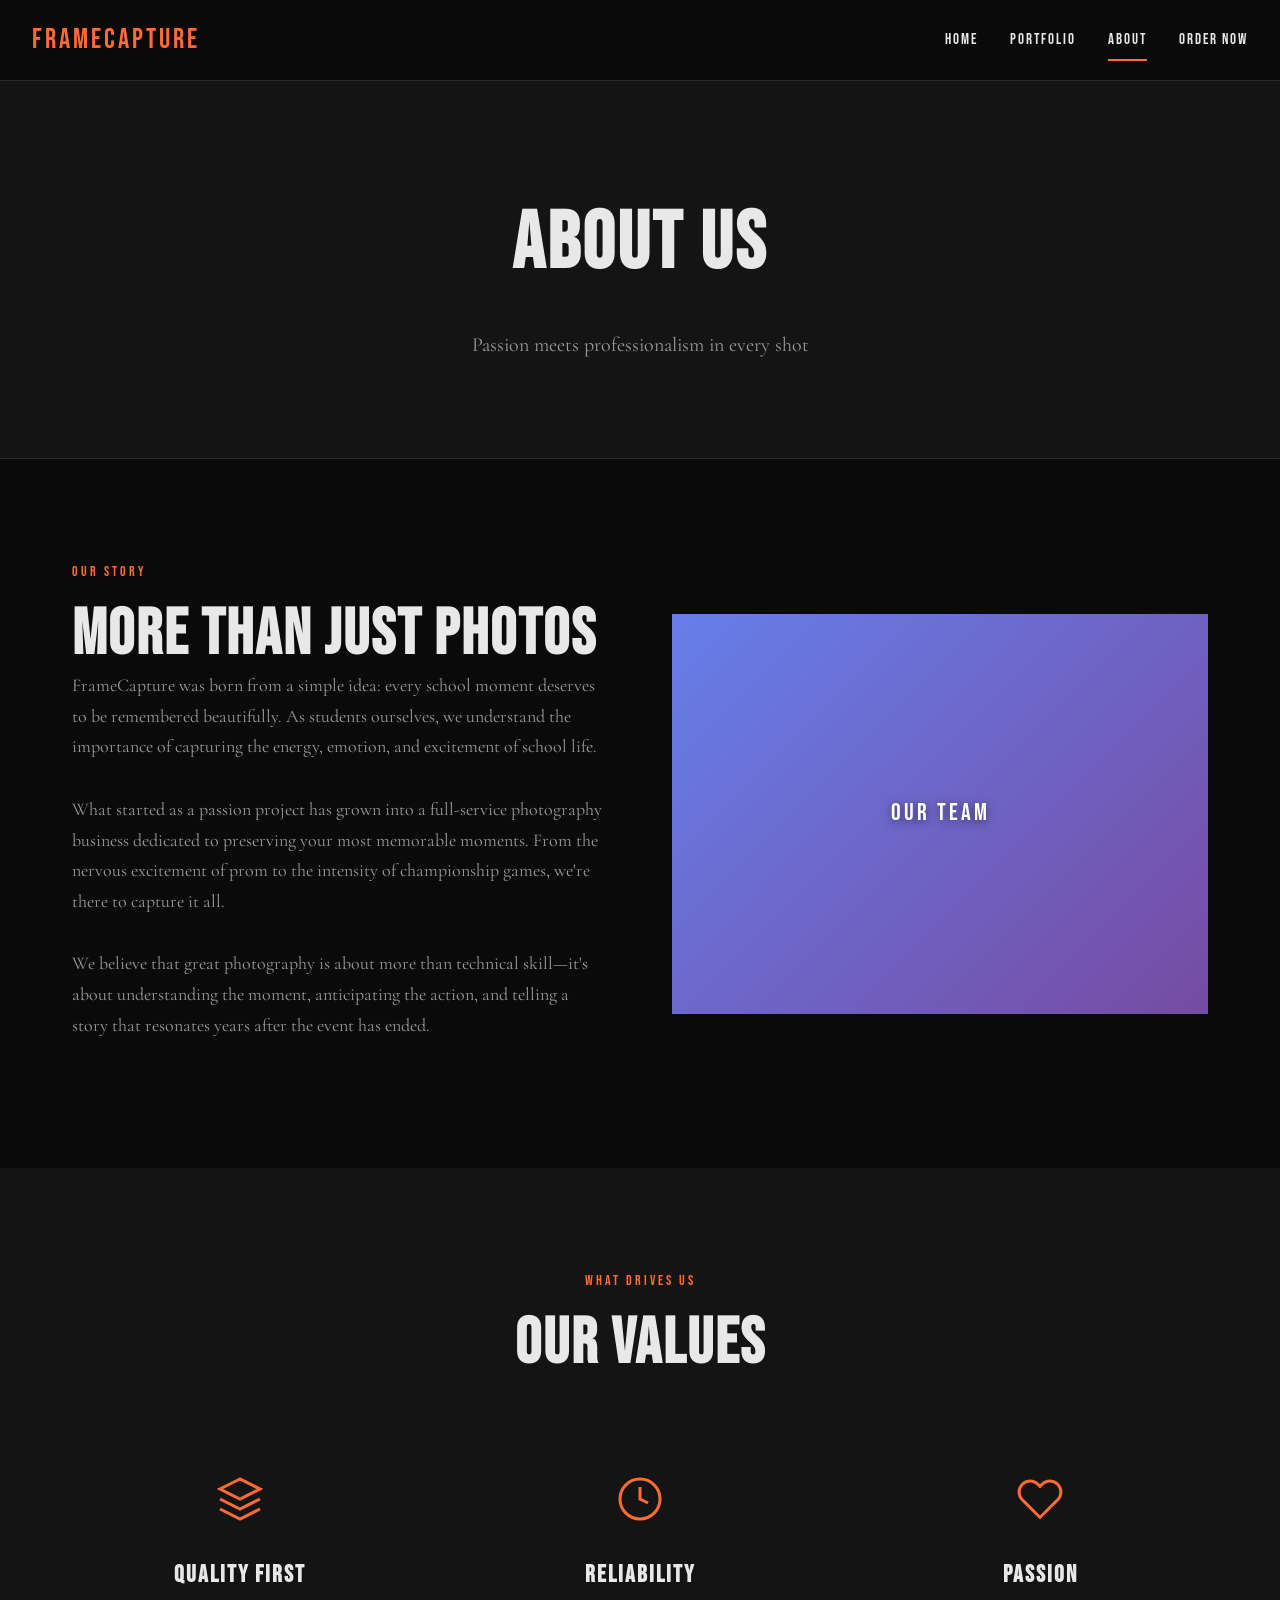
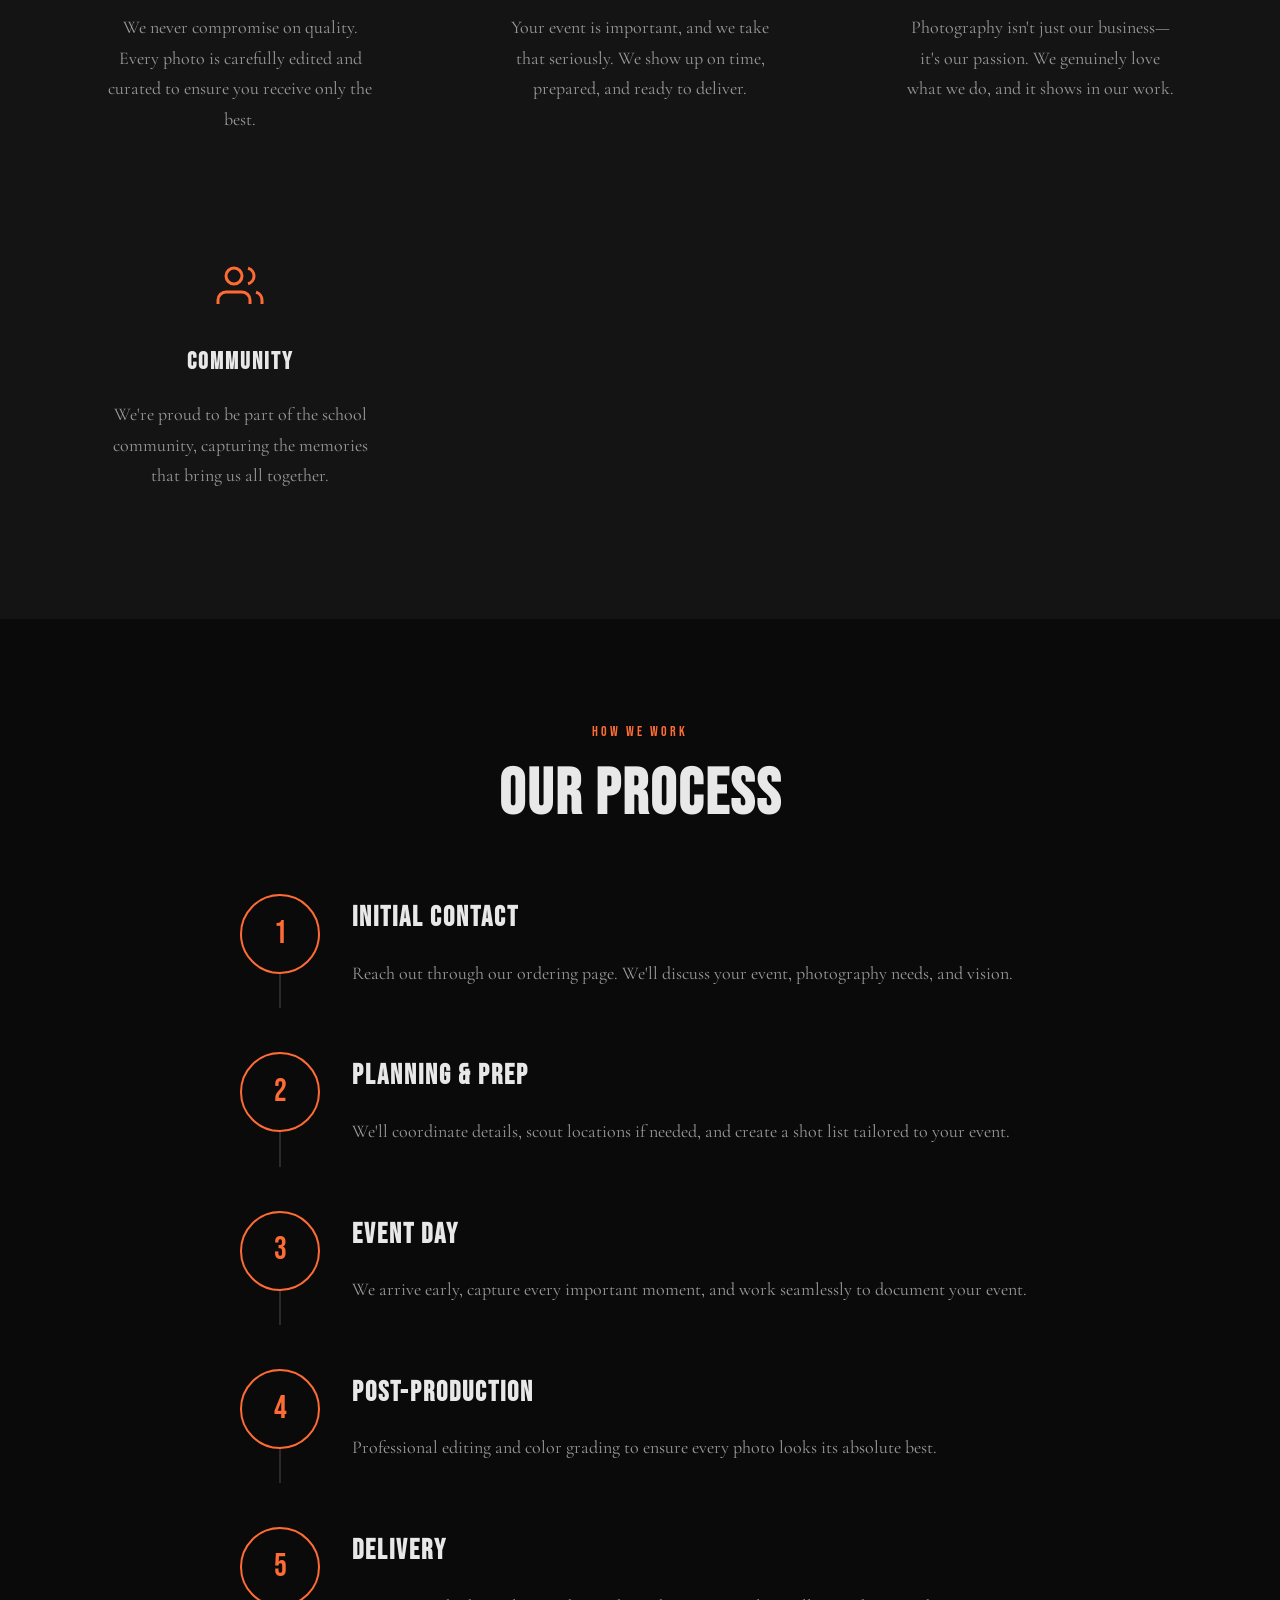
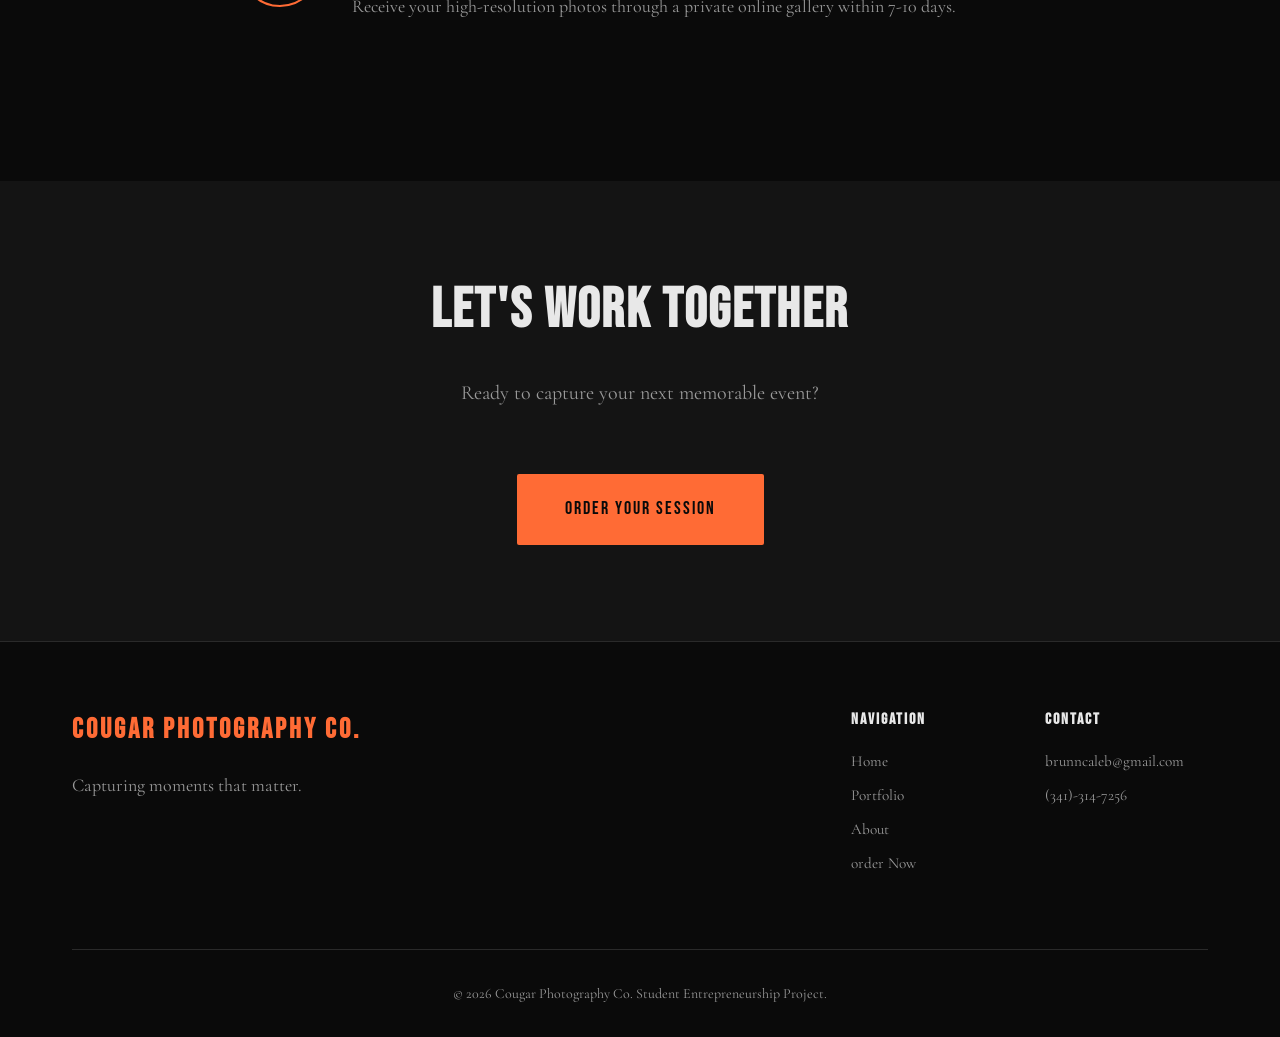
==== about.html @ d661f8be "initial commit" ====
<!DOCTYPE html>
<html lang="en">
<head>
    <meta charset="UTF-8">
    <meta name="viewport" content="width=device-width, initial-scale=1.0">
    <title>About - FrameCapture</title>
    <link rel="stylesheet" href="styles.css">
    <link rel="preconnect" href="https://fonts.googleapis.com">
    <link rel="preconnect" href="https://fonts.gstatic.com" crossorigin>
    <link href="https://fonts.googleapis.com/css2?family=Bebas+Neue&family=Cormorant+Garamond:wght@300;400;600&display=swap" rel="stylesheet">
</head>
<body>
    <!-- Navigation -->
    <nav class="navbar">
        <div class="nav-container">
            <a href="index.html" class="logo">FRAMECAPTURE</a>
            <div class="nav-links">
                <a href="index.html" class="nav-link">Home</a>
                <a href="portfolio.html" class="nav-link">Portfolio</a>
                <a href="about.html" class="nav-link active">About</a>
                <a href="order.html" class="nav-link order-btn">order Now</a>
            </div>
            <div class="mobile-menu-btn">
                <span></span>
                <span></span>
                <span></span>
            </div>
        </div>
    </nav>

    <!-- Page Header -->
    <section class="page-header">
        <div class="container">
            <h1 class="page-title">About Us</h1>
            <p class="page-subtitle">Passion meets professionalism in every shot</p>
        </div>
    </section>

    <!-- Story Section -->
    <section class="about-story">
        <div class="container">
            <div class="story-content">
                <div class="story-text">
                    <span class="section-label">Our Story</span>
                    <h2 class="section-title">More Than Just Photos</h2>
                    <p>FrameCapture was born from a simple idea: every school moment deserves to be remembered beautifully. As students ourselves, we understand the importance of capturing the energy, emotion, and excitement of school life.</p>
                    <p>What started as a passion project has grown into a full-service photography business dedicated to preserving your most memorable moments. From the nervous excitement of prom to the intensity of championship games, we're there to capture it all.</p>
                    <p>We believe that great photography is about more than technical skill—it's about understanding the moment, anticipating the action, and telling a story that resonates years after the event has ended.</p>
                </div>
                <div class="story-image">
                    <div class="placeholder-img" style="background: linear-gradient(135deg, #667eea 0%, #764ba2 100%); height: 400px;">
                        <span>Our Team</span>
                    </div>
                </div>
            </div>
        </div>
    </section>

    <!-- Values Section -->
    <section class="values-section">
        <div class="container">
            <div class="section-header">
                <span class="section-label">What Drives Us</span>
                <h2 class="section-title">Our Values</h2>
            </div>

            <div class="values-grid">
                <div class="value-card">
                    <div class="value-icon">
                        <svg width="48" height="48" viewBox="0 0 24 24" fill="none" stroke="currentColor" stroke-width="1.5">
                            <path d="M12 2L2 7l10 5 10-5-10-5z"/>
                            <path d="M2 17l10 5 10-5M2 12l10 5 10-5"/>
                        </svg>
                    </div>
                    <h3>Quality First</h3>
                    <p>We never compromise on quality. Every photo is carefully edited and curated to ensure you receive only the best.</p>
                </div>

                <div class="value-card">
                    <div class="value-icon">
                        <svg width="48" height="48" viewBox="0 0 24 24" fill="none" stroke="currentColor" stroke-width="1.5">
                            <circle cx="12" cy="12" r="10"/>
                            <path d="M12 6v6l4 2"/>
                        </svg>
                    </div>
                    <h3>Reliability</h3>
                    <p>Your event is important, and we take that seriously. We show up on time, prepared, and ready to deliver.</p>
                </div>

                <div class="value-card">
                    <div class="value-icon">
                        <svg width="48" height="48" viewBox="0 0 24 24" fill="none" stroke="currentColor" stroke-width="1.5">
                            <path d="M20.84 4.61a5.5 5.5 0 0 0-7.78 0L12 5.67l-1.06-1.06a5.5 5.5 0 0 0-7.78 7.78l1.06 1.06L12 21.23l7.78-7.78 1.06-1.06a5.5 5.5 0 0 0 0-7.78z"/>
                        </svg>
                    </div>
                    <h3>Passion</h3>
                    <p>Photography isn't just our business—it's our passion. We genuinely love what we do, and it shows in our work.</p>
                </div>

                <div class="value-card">
                    <div class="value-icon">
                        <svg width="48" height="48" viewBox="0 0 24 24" fill="none" stroke="currentColor" stroke-width="1.5">
                            <path d="M17 21v-2a4 4 0 0 0-4-4H5a4 4 0 0 0-4 4v2"/>
                            <circle cx="9" cy="7" r="4"/>
                            <path d="M23 21v-2a4 4 0 0 0-3-3.87M16 3.13a4 4 0 0 1 0 7.75"/>
                        </svg>
                    </div>
                    <h3>Community</h3>
                    <p>We're proud to be part of the school community, capturing the memories that bring us all together.</p>
                </div>
            </div>
        </div>
    </section>

    <!-- Process Section -->
    <section class="process-section">
        <div class="container">
            <div class="section-header">
                <span class="section-label">How We Work</span>
                <h2 class="section-title">Our Process</h2>
            </div>

            <div class="process-timeline">
                <div class="process-step">
                    <div class="step-number">1</div>
                    <div class="step-content">
                        <h3>Initial Contact</h3>
                        <p>Reach out through our ordering page. We'll discuss your event, photography needs, and vision.</p>
                    </div>
                </div>

                <div class="process-step">
                    <div class="step-number">2</div>
                    <div class="step-content">
                        <h3>Planning & Prep</h3>
                        <p>We'll coordinate details, scout locations if needed, and create a shot list tailored to your event.</p>
                    </div>
                </div>

                <div class="process-step">
                    <div class="step-number">3</div>
                    <div class="step-content">
                        <h3>Event Day</h3>
                        <p>We arrive early, capture every important moment, and work seamlessly to document your event.</p>
                    </div>
                </div>

                <div class="process-step">
                    <div class="step-number">4</div>
                    <div class="step-content">
                        <h3>Post-Production</h3>
                        <p>Professional editing and color grading to ensure every photo looks its absolute best.</p>
                    </div>
                </div>

                <div class="process-step">
                    <div class="step-number">5</div>
                    <div class="step-content">
                        <h3>Delivery</h3>
                        <p>Receive your high-resolution photos through a private online gallery within 7-10 days.</p>
                    </div>
                </div>
            </div>
        </div>
    </section>
    
    <!-- CTA Section -->
    <section class="cta-section">
        <div class="container">
            <div class="cta-content">
                <h2 class="cta-title">Let's Work Together</h2>
                <p class="cta-text">Ready to capture your next memorable event?</p>
                <a href="order.html" class="btn btn-primary btn-large">order Your Session</a>
            </div>
        </div>
    </section>

    <!-- Footer -->
    <footer class="footer">
        <div class="container">
            <div class="footer-content">
                <div class="footer-brand">
                    <h3 class="logo">Cougar Photography Co.</h3>
                    <p>Capturing moments that matter.</p>
                </div>
                <div class="footer-links">
                    <div class="footer-column">
                        <h4>Navigation</h4>
                        <a href="index.html">Home</a>
                        <a href="portfolio.html">Portfolio</a>
                        <a href="about.html">About</a>
                        <a href="order.html">order Now</a>
                    </div>
                    <div class="footer-column">
                        <h4>Contact</h4>
                        <a href="mailto:info@framecapture.com">brunncaleb@gmail.com</a>
                        <a href="tel:+15551234567">(341)-314-7256</a>
                    </div>
                </div>
            </div>
            <div class="footer-bottom">
                <p>&copy; 2026 Cougar Photography Co. Student Entrepreneurship Project.</p>
            </div>
        </div>
    </footer>

    <script src="script.js"></script>
</body>
</html>
---- styles.css ----
/* ========================
   CSS VARIABLES & RESET
   ======================== */

:root {
    /* Colors - Dark Editorial Theme */
    --color-bg: #0a0a0a;
    --color-bg-alt: #141414;
    --color-text: #e8e8e8;
    --color-text-muted: #999;
    --color-accent: #FF6B35;
    --color-accent-light: #F7931E;
    --color-border: #2a2a2a;
    
    /* Typography */
    --font-display: 'Bebas Neue', sans-serif;
    --font-body: 'Cormorant Garamond', serif;
    
    /* Spacing */
    --spacing-xs: 0.5rem;
    --spacing-sm: 1rem;
    --spacing-md: 2rem;
    --spacing-lg: 4rem;
    --spacing-xl: 6rem;
    
    /* Transitions */
    --transition: all 0.3s cubic-bezier(0.4, 0, 0.2, 1);
}

* {
    margin: 0;
    padding: 0;
    box-sizing: border-box;
}

html {
    scroll-behavior: smooth;
}

body {
    font-family: var(--font-body);
    background: var(--color-bg);
    color: var(--color-text);
    font-size: 18px;
    line-height: 1.7;
    overflow-x: hidden;
}

img {
    max-width: 100%;
    display: block;
}

a {
    text-decoration: none;
    color: inherit;
    transition: var(--transition);
}

/* ========================
   LAYOUT UTILITIES
   ======================== */

.container {
    max-width: 1200px;
    margin: 0 auto;
    padding: 0 var(--spacing-md);
}

.section-header {
    text-align: center;
    margin-bottom: var(--spacing-lg);
}

.section-label {
    display: inline-block;
    font-family: var(--font-display);
    font-size: 0.875rem;
    letter-spacing: 3px;
    color: var(--color-accent);
    text-transform: uppercase;
    margin-bottom: var(--spacing-sm);
}

.section-title {
    font-family: var(--font-display);
    font-size: 4rem;
    letter-spacing: 2px;
    line-height: 1.1;
    text-transform: uppercase;
}

/* ========================
   NAVIGATION
   ======================== */

.navbar {
    position: fixed;
    top: 0;
    left: 0;
    right: 0;
    background: rgba(10, 10, 10, 0.95);
    backdrop-filter: blur(10px);
    border-bottom: 1px solid var(--color-border);
    padding: var(--spacing-sm) 0;
    z-index: 1000;
    animation: slideDown 0.5s ease;
}

@keyframes slideDown {
    from {
        transform: translateY(-100%);
        opacity: 0;
    }
    to {
        transform: translateY(0);
        opacity: 1;
    }
}

.nav-container {
    max-width: 1400px;
    margin: 0 auto;
    padding: 0 var(--spacing-md);
    display: flex;
    justify-content: space-between;
    align-items: center;
}

.logo {
    font-family: var(--font-display);
    font-size: 1.75rem;
    letter-spacing: 3px;
    color: var(--color-accent);
}

.nav-links {
    display: flex;
    gap: var(--spacing-md);
    align-items: center;
}

.nav-link {
    font-family: var(--font-display);
    font-size: 0.95rem;
    letter-spacing: 2px;
    text-transform: uppercase;
    position: relative;
    padding: 0.5rem 0;
}

.nav-link::after {
    content: '';
    position: absolute;
    bottom: 0;
    left: 0;
    width: 0;
    height: 2px;
    background: var(--color-accent);
    transition: width 0.3s ease;
}

.nav-link:hover::after,
.nav-link.active::after {
    width: 100%;
}

.book-btn {
    background: var(--color-accent);
    color: var(--color-bg);
    padding: 0.75rem 1.5rem;
    border-radius: 2px;
}

.book-btn::after {
    display: none;
}

.book-btn:hover {
    background: var(--color-accent-light);
    transform: translateY(-2px);
}

.mobile-menu-btn {
    display: none;
    flex-direction: column;
    gap: 5px;
    cursor: pointer;
}

.mobile-menu-btn span {
    width: 25px;
    height: 2px;
    background: var(--color-text);
    transition: var(--transition);
}

/* ========================
   HERO SECTION
   ======================== */

.hero {
    min-height: 100vh;
    display: grid;
    grid-template-columns: 1fr 1fr;
    align-items: center;
    gap: var(--spacing-lg);
    padding: var(--spacing-xl) var(--spacing-md);
    margin-top: 80px;
    position: relative;
    overflow: hidden;
}

.hero-content {
    animation: fadeInUp 0.8s ease 0.2s backwards;
}

@keyframes fadeInUp {
    from {
        opacity: 0;
        transform: translateY(30px);
    }
    to {
        opacity: 1;
        transform: translateY(0);
    }
}

.hero-title {
    font-family: var(--font-display);
    font-size: 5.5rem;
    line-height: 1;
    letter-spacing: 3px;
    text-transform: uppercase;
    margin-bottom: var(--spacing-md);
}

.title-line {
    display: block;
    animation: fadeInUp 0.8s ease backwards;
}

.title-line:nth-child(1) {
    animation-delay: 0.3s;
}

.title-line:nth-child(2) {
    animation-delay: 0.4s;
}

.title-line.accent {
    color: var(--color-accent);
    animation-delay: 0.5s;
}

.hero-subtitle {
    font-size: 1.25rem;
    color: var(--color-text-muted);
    margin-bottom: var(--spacing-lg);
    max-width: 500px;
    animation: fadeInUp 0.8s ease 0.6s backwards;
}

.hero-cta {
    display: flex;
    gap: var(--spacing-sm);
    animation: fadeInUp 0.8s ease 0.7s backwards;
}

.hero-image {
    position: relative;
    animation: fadeInRight 0.8s ease 0.4s backwards;
}

@keyframes fadeInRight {
    from {
        opacity: 0;
        transform: translateX(50px);
    }
    to {
        opacity: 1;
        transform: translateX(0);
    }
}

.image-placeholder {
    width: 100%;
    aspect-ratio: 2/3;
    background: var(--color-bg-alt);
    border: 1px solid var(--color-border);
    display: flex;
    align-items: center;
    justify-content: center;
    position: relative;
    overflow: hidden;
}

.image-placeholder svg {
    width: 100%;
    height: 100%;
}

.image-placeholder span {
    position: absolute;
    font-family: var(--font-display);
    font-size: 1.5rem;
    letter-spacing: 3px;
    color: var(--color-text-muted);
    text-transform: uppercase;
}

.scroll-indicator {
    position: absolute;
    bottom: var(--spacing-lg);
    left: 50%;
    transform: translateX(-50%);
    display: flex;
    flex-direction: column;
    align-items: center;
    gap: var(--spacing-xs);
    font-family: var(--font-display);
    font-size: 0.875rem;
    letter-spacing: 2px;
    text-transform: uppercase;
    animation: bounce 2s infinite;
}

@keyframes bounce {
    0%, 100% {
        transform: translateX(-50%) translateY(0);
    }
    50% {
        transform: translateX(-50%) translateY(10px);
    }
}

.scroll-line {
    width: 1px;
    height: 40px;
    background: linear-gradient(to bottom, var(--color-accent), transparent);
}

/* ========================
   BUTTONS
   ======================== */

.btn {
    display: inline-block;
    font-family: var(--font-display);
    font-size: 1rem;
    letter-spacing: 2px;
    text-transform: uppercase;
    padding: 1rem 2rem;
    border: none;
    cursor: pointer;
    transition: var(--transition);
    border-radius: 2px;
}

.btn-primary {
    background: var(--color-accent);
    color: var(--color-bg);
}

.btn-primary:hover {
    background: var(--color-accent-light);
    transform: translateY(-3px);
    box-shadow: 0 10px 30px rgba(255, 107, 53, 0.3);
}

.btn-secondary {
    background: transparent;
    color: var(--color-text);
    border: 1px solid var(--color-border);
}

.btn-secondary:hover {
    border-color: var(--color-accent);
    color: var(--color-accent);
}

.btn-outline {
    background: transparent;
    color: var(--color-accent);
    border: 2px solid var(--color-accent);
}

.btn-outline:hover {
    background: var(--color-accent);
    color: var(--color-bg);
}

.btn-large {
    padding: 1.25rem 3rem;
    font-size: 1.125rem;
}

/* ========================
   SERVICES SECTION
   ======================== */

.services {
    padding: var(--spacing-xl) 0;
    background: var(--color-bg-alt);
}

.services-grid {
    display: grid;
    grid-template-columns: repeat(auto-fit, minmax(280px, 1fr));
    gap: var(--spacing-md);
}

.service-card {
    background: var(--color-bg);
    border: 1px solid var(--color-border);
    padding: var(--spacing-lg);
    position: relative;
    transition: var(--transition);
}

.service-card:hover {
    border-color: var(--color-accent);
    transform: translateY(-10px);
}

.service-number {
    position: absolute;
    top: var(--spacing-md);
    right: var(--spacing-md);
    font-family: var(--font-display);
    font-size: 4rem;
    color: var(--color-border);
    line-height: 1;
}

.service-icon {
    color: var(--color-accent);
    margin-bottom: var(--spacing-md);
}

.service-title {
    font-family: var(--font-display);
    font-size: 1.75rem;
    letter-spacing: 2px;
    text-transform: uppercase;
    margin-bottom: var(--spacing-sm);
}

.service-desc {
    color: var(--color-text-muted);
    font-size: 1rem;
}

/* ========================
   FEATURED WORK
   ======================== */

.featured-work {
    padding: var(--spacing-xl) 0;
}

.work-grid {
    display: grid;
    grid-template-columns: repeat(3, 1fr);
    gap: var(--spacing-md);
    margin-bottom: var(--spacing-lg);
}

.work-item {
    position: relative;
    overflow: hidden;
    cursor: pointer;
    border: 1px solid var(--color-border);
}

.work-large {
    grid-column: span 2;
    grid-row: span 2;
}

.work-image {
    width: 100%;
    height: 100%;
    min-height: 300px;
    position: relative;
    overflow: hidden;
}

.placeholder-img {
    width: 100%;
    height: 100%;
    display: flex;
    align-items: center;
    justify-content: center;
    transition: transform 0.5s ease;
}

.placeholder-img span {
    font-family: var(--font-display);
    font-size: 1.5rem;
    letter-spacing: 3px;
    text-transform: uppercase;
    color: white;
    text-shadow: 0 2px 10px rgba(0,0,0,0.5);
}

.work-item:hover .placeholder-img {
    transform: scale(1.1);
}

.work-info {
    position: absolute;
    bottom: 0;
    left: 0;
    right: 0;
    padding: var(--spacing-md);
    background: linear-gradient(to top, rgba(0,0,0,0.9), transparent);
    transform: translateY(100%);
    transition: transform 0.3s ease;
}

.work-item:hover .work-info {
    transform: translateY(0);
}

.work-info h3 {
    font-family: var(--font-display);
    font-size: 1.5rem;
    letter-spacing: 2px;
    text-transform: uppercase;
    margin-bottom: 0.5rem;
}

.work-info span {
    font-size: 0.875rem;
    color: var(--color-accent);
}

.cta-center {
    text-align: center;
}

/* ========================
   CTA SECTION
   ======================== */

.cta-section {
    background: var(--color-bg-alt);
    padding: var(--spacing-xl) 0;
    text-align: center;
}

.cta-content {
    max-width: 700px;
    margin: 0 auto;
}

.cta-title {
    font-family: var(--font-display);
    font-size: 3.5rem;
    letter-spacing: 2px;
    text-transform: uppercase;
    margin-bottom: var(--spacing-md);
    line-height: 1.2;
}

.cta-text {
    font-size: 1.25rem;
    color: var(--color-text-muted);
    margin-bottom: var(--spacing-lg);
}

/* ========================
   FOOTER
   ======================== */

.footer {
    background: var(--color-bg);
    border-top: 1px solid var(--color-border);
    padding: var(--spacing-lg) 0 var(--spacing-md);
}

.footer-content {
    display: grid;
    grid-template-columns: 2fr 1fr;
    gap: var(--spacing-lg);
    margin-bottom: var(--spacing-lg);
}

.footer-brand h3 {
    margin-bottom: var(--spacing-sm);
}

.footer-brand p {
    color: var(--color-text-muted);
}

.footer-links {
    display: grid;
    grid-template-columns: 1fr 1fr;
    gap: var(--spacing-md);
}

.footer-column h4 {
    font-family: var(--font-display);
    font-size: 1rem;
    letter-spacing: 2px;
    text-transform: uppercase;
    margin-bottom: var(--spacing-sm);
}

.footer-column a {
    display: block;
    color: var(--color-text-muted);
    margin-bottom: var(--spacing-xs);
    font-size: 0.95rem;
}

.footer-column a:hover {
    color: var(--color-accent);
}

.footer-bottom {
    text-align: center;
    padding-top: var(--spacing-md);
    border-top: 1px solid var(--color-border);
    color: var(--color-text-muted);
    font-size: 0.875rem;
}

/* ========================
   PAGE HEADER
   ======================== */

.page-header {
    padding: calc(var(--spacing-xl) + 80px) 0 var(--spacing-xl);
    text-align: center;
    background: var(--color-bg-alt);
    border-bottom: 1px solid var(--color-border);
}

.page-title {
    font-family: var(--font-display);
    font-size: 5rem;
    letter-spacing: 3px;
    text-transform: uppercase;
    margin-bottom: var(--spacing-sm);
    animation: fadeInUp 0.8s ease;
}

.page-subtitle {
    font-size: 1.25rem;
    color: var(--color-text-muted);
    animation: fadeInUp 0.8s ease 0.2s backwards;
}

/* ========================
   PORTFOLIO PAGE
   ======================== */

.portfolio-filter {
    padding: var(--spacing-lg) 0;
    background: var(--color-bg);
}

.filter-buttons {
    display: flex;
    justify-content: center;
    gap: var(--spacing-sm);
    flex-wrap: wrap;
}

.filter-btn {
    font-family: var(--font-display);
    font-size: 0.95rem;
    letter-spacing: 2px;
    text-transform: uppercase;
    padding: 0.75rem 1.5rem;
    background: transparent;
    color: var(--color-text-muted);
    border: 1px solid var(--color-border);
    cursor: pointer;
    transition: var(--transition);
    border-radius: 2px;
}

.filter-btn:hover,
.filter-btn.active {
    background: var(--color-accent);
    color: var(--color-bg);
    border-color: var(--color-accent);
}

.portfolio-gallery {
    padding: var(--spacing-lg) 0 var(--spacing-xl);
}

.gallery-grid {
    display: grid;
    grid-template-columns: repeat(auto-fill, minmax(300px, 1fr));
    gap: var(--spacing-md);
}

.gallery-item {
    position: relative;
    overflow: hidden;
    border: 1px solid var(--color-border);
    cursor: pointer;
    animation: fadeIn 0.5s ease;
}

.gallery-image img {
    width: 100%;
    height: 100%;
    object-fit: cover;
    display: block;
    transition: transform 0.3s ease;
}

.gallery-item:hover .gallery-image img {
    transform: scale(1.05);
}

@keyframes fadeIn {
    from {
        opacity: 0;
        transform: scale(0.95);
    }
    to {
        opacity: 1;
        transform: scale(1);
    }
}

.gallery-item.hidden {
    display: none;
}

.image-modal {
    position: fixed;
    inset: 0;
    background: rgba(0, 0, 0, 0.85);
    display: flex;
    align-items: center;
    justify-content: center;
    z-index: 2000;
    opacity: 0;
    visibility: hidden;
    transition: opacity 0.2s ease, visibility 0.2s ease;
}

.image-modal.visible {
    opacity: 1;
    visibility: visible;
}

.image-modal-content {
    position: relative;
    max-width: 90%;
    max-height: 90%;
}

.image-modal-content img {
    width: 100%;
    height: auto;
    max-height: 90vh;
    object-fit: contain;
    transform: scale(1);
    transition: transform 0.3s ease;
}

.image-modal-close {
    position: absolute;
    top: -0.5rem;
    right: -0.5rem;
    border: none;
    background: rgba(0,0,0,0.6);
    color: white;
    font-size: 1.75rem;
    width: 2.5rem;
    height: 2.5rem;
    border-radius: 50%;
    cursor: pointer;
    z-index: 2100;
    display: flex;
    align-items: center;
    justify-content: center;
}

.image-modal-close:hover {
    background: rgba(255, 255, 255, 0.15);
}


.gallery-image {
    width: 100%;
    aspect-ratio: 4/3;
}

.gallery-overlay {
    position: absolute;
    bottom: 0;
    left: 0;
    right: 0;
    padding: var(--spacing-md);
    background: linear-gradient(to top, rgba(0,0,0,0.95), transparent);
    transform: translateY(100%);
    transition: transform 0.3s ease;
}

.gallery-item:hover .gallery-overlay {
    transform: translateY(0);
}

.gallery-overlay h3 {
    font-family: var(--font-display);
    font-size: 1.25rem;
    letter-spacing: 2px;
    text-transform: uppercase;
    margin-bottom: 0.25rem;
}

.gallery-overlay p {
    font-size: 0.875rem;
    color: var(--color-accent);
}

/* ========================
   ABOUT PAGE
   ======================== */

.about-story {
    padding: var(--spacing-xl) 0;
}

.story-content {
    display: grid;
    grid-template-columns: 1fr 1fr;
    gap: var(--spacing-lg);
    align-items: center;
}

.story-text p {
    margin-bottom: var(--spacing-md);
    color: var(--color-text-muted);
}

.values-section {
    padding: var(--spacing-xl) 0;
    background: var(--color-bg-alt);
}

.values-grid {
    display: grid;
    grid-template-columns: repeat(auto-fit, minmax(250px, 1fr));
    gap: var(--spacing-lg);
}

.value-card {
    text-align: center;
    padding: var(--spacing-md);
}

.value-icon {
    color: var(--color-accent);
    margin-bottom: var(--spacing-md);
    display: flex;
    justify-content: center;
}

.value-card h3 {
    font-family: var(--font-display);
    font-size: 1.5rem;
    letter-spacing: 2px;
    text-transform: uppercase;
    margin-bottom: var(--spacing-sm);
}

.value-card p {
    color: var(--color-text-muted);
}

.process-section {
    padding: var(--spacing-xl) 0;
}

.process-timeline {
    max-width: 800px;
    margin: 0 auto;
}

.process-step {
    display: grid;
    grid-template-columns: 80px 1fr;
    gap: var(--spacing-md);
    margin-bottom: var(--spacing-lg);
    position: relative;
}

.process-step:not(:last-child)::after {
    content: '';
    position: absolute;
    left: 39px;
    top: 80px;
    width: 2px;
    height: calc(100% - 60px);
    background: var(--color-border);
}

.step-number {
    width: 80px;
    height: 80px;
    border: 2px solid var(--color-accent);
    border-radius: 50%;
    display: flex;
    align-items: center;
    justify-content: center;
    font-family: var(--font-display);
    font-size: 2rem;
    color: var(--color-accent);
    background: var(--color-bg);
}

.step-content h3 {
    font-family: var(--font-display);
    font-size: 1.75rem;
    letter-spacing: 2px;
    text-transform: uppercase;
    margin-bottom: var(--spacing-sm);
}

.step-content p {
    color: var(--color-text-muted);
}

.stats-section {
    padding: var(--spacing-xl) 0;
    background: var(--color-bg-alt);
}

.stats-grid {
    display: grid;
    grid-template-columns: repeat(auto-fit, minmax(200px, 1fr));
    gap: var(--spacing-lg);
}

.stat-item {
    text-align: center;
}

.stat-number {
    font-family: var(--font-display);
    font-size: 4rem;
    color: var(--color-accent);
    letter-spacing: 2px;
    margin-bottom: var(--spacing-xs);
}

.stat-label {
    font-size: 1rem;
    color: var(--color-text-muted);
    text-transform: uppercase;
    letter-spacing: 1px;
}

/* ========================
   BOOKING PAGE
   ======================== */

.pricing-section {
    padding: var(--spacing-xl) 0;
}

.pricing-grid {
    display: grid;
    grid-template-columns: repeat(auto-fit, minmax(300px, 1fr));
    gap: var(--spacing-md);
    margin-bottom: var(--spacing-xl);
}

.pricing-card {
    background: var(--color-bg-alt);
    border: 1px solid var(--color-border);
    padding: var(--spacing-lg);
    position: relative;
    transition: var(--transition);
}

.pricing-card:hover {
    border-color: var(--color-accent);
    transform: translateY(-10px);
}

.pricing-card.featured {
    border-color: var(--color-accent);
    background: var(--color-bg);
}

.featured-badge {
    position: absolute;
    top: -15px;
    left: 50%;
    transform: translateX(-50%);
    background: var(--color-accent);
    color: var(--color-bg);
    padding: 0.5rem 1.5rem;
    font-family: var(--font-display);
    font-size: 0.75rem;
    letter-spacing: 2px;
    text-transform: uppercase;
}

.pricing-header {
    text-align: center;
    padding-bottom: var(--spacing-md);
    border-bottom: 1px solid var(--color-border);
    margin-bottom: var(--spacing-md);
}

.pricing-header h3 {
    font-family: var(--font-display);
    font-size: 1.5rem;
    letter-spacing: 2px;
    text-transform: uppercase;
    margin-bottom: var(--spacing-sm);
}

.price {
    margin: var(--spacing-md) 0;
}

.currency {
    font-size: 1.5rem;
    vertical-align: super;
}

.amount {
    font-family: var(--font-display);
    font-size: 4rem;
    color: var(--color-accent);
}

.pricing-desc {
    color: var(--color-text-muted);
    font-size: 0.95rem;
}

.pricing-features {
    list-style: none;
}

.pricing-features li {
    display: flex;
    align-items: flex-start;
    gap: var(--spacing-sm);
    margin-bottom: var(--spacing-sm);
    color: var(--color-text-muted);
}

.pricing-features svg {
    flex-shrink: 0;
    color: var(--color-accent);
    margin-top: 3px;
}

.booking-form-section {
    padding: var(--spacing-xl) 0;
    background: var(--color-bg-alt);
}

.form-wrapper {
    max-width: 800px;
    margin: 0 auto;
}

.form-intro {
    text-align: center;
    margin-bottom: var(--spacing-lg);
}

.form-intro h2 {
    font-family: var(--font-display);
    font-size: 3rem;
    letter-spacing: 2px;
    text-transform: uppercase;
    margin-bottom: var(--spacing-sm);
    z-index: 1;
}

.booking-form {
    background: var(--color-bg);
    border: 1px solid var(--color-border);
    padding: var(--spacing-lg);
}

.form-row {
    display: grid;
    grid-template-columns: 1fr 1fr;
    gap: var(--spacing-md);
}

.form-group {
    margin-bottom: var(--spacing-md);
}

.form-group label {
    display: block;
    font-family: var(--font-display);
    font-size: 0.95rem;
    letter-spacing: 1px;
    text-transform: uppercase;
    margin-bottom: var(--spacing-xs);
    color: var(--color-text-muted);
}

.form-group input,
.form-group select,
.form-group textarea {
    width: 100%;
    padding: 1rem;
    background: var(--color-bg-alt);
    border: 1px solid var(--color-border);
    color: var(--color-text);
    font-family: var(--font-body);
    font-size: 1rem;
    transition: var(--transition);
    border-radius: 2px;
}

.form-group input:focus,
.form-group select:focus,
.form-group textarea:focus {
    outline: none;
    border-color: var(--color-accent);
}

.form-group textarea {
    resize: vertical;
}

.form-submit {
    text-align: center;
    margin-top: var(--spacing-lg);
}

.form-note {
    margin-top: var(--spacing-sm);
    font-size: 0.875rem;
    color: var(--color-text-muted);
}

.form-success {
    text-align: center;
    padding: var(--spacing-xl);
    background: var(--color-bg);
    border: 1px solid var(--color-accent);
}

.success-icon {
    color: var(--color-accent);
    margin-bottom: var(--spacing-md);
    display: flex;
    justify-content: center;
}

.form-success h3 {
    font-family: var(--font-display);
    font-size: 2rem;
    letter-spacing: 2px;
    text-transform: uppercase;
    margin-bottom: var(--spacing-sm);
}

.form-success p {
    color: var(--color-text-muted);
    margin-bottom: var(--spacing-lg);
}

.contact-info {
    padding: var(--spacing-xl) 0;
}

.contact-grid {
    display: grid;
    grid-template-columns: repeat(auto-fit, minmax(250px, 1fr));
    gap: var(--spacing-lg);
}

.contact-item {
    text-align: center;
    padding: var(--spacing-md);
}

.contact-icon {
    color: var(--color-accent);
    margin-bottom: var(--spacing-md);
    display: flex;
    justify-content: center;
}

.contact-item h4 {
    font-family: var(--font-display);
    font-size: 1.25rem;
    letter-spacing: 2px;
    text-transform: uppercase;
    margin-bottom: var(--spacing-sm);
}

.contact-item a,
.contact-item p {
    color: var(--color-text-muted);
}

.contact-item a:hover {
    color: var(--color-accent);
}

/* ========================
   RESPONSIVE DESIGN
   ======================== */

@media (max-width: 1024px) {
    .hero {
        grid-template-columns: 1fr;
        padding: var(--spacing-lg) var(--spacing-md);
    }
    
    .hero-title {
        font-size: 4rem;
    }
    
    .section-title {
        font-size: 3rem;
    }
    
    .page-title {
        font-size: 4rem;
    }
    
    .story-content {
        grid-template-columns: 1fr;
    }
    
    .work-grid {
        grid-template-columns: 1fr 1fr;
    }
    
    .work-large {
        grid-column: span 1;
        grid-row: span 1;
    }
}

@media (max-width: 768px) {
    .nav-links {
        position: fixed;
        top: 80px;
        left: 0;
        right: 0;
        flex-direction: column;
        background: var(--color-bg);
        border-bottom: 1px solid var(--color-border);
        padding: var(--spacing-md);
        transform: translateY(-100%);
        opacity: 0;
        transition: var(--transition);
    }
    
    .nav-links.active {
        transform: translateY(0);
        opacity: 1;
    }
    
    .mobile-menu-btn {
        display: flex;
    }
    
    .hero-title {
        font-size: 3rem;
    }
    
    .section-title {
        font-size: 2.5rem;
    }
    
    .page-title {
        font-size: 3rem;
    }
    
    .cta-title {
        font-size: 2.5rem;
    }
    
    .form-row {
        grid-template-columns: 1fr;
    }
    
    .footer-content {
        grid-template-columns: 1fr;
    }
    
    .work-grid {
        grid-template-columns: 1fr;
    }
    
    .gallery-grid {
        grid-template-columns: 1fr;
    }
    
    .process-step {
        grid-template-columns: 60px 1fr;
    }
    
    .step-number {
        width: 60px;
        height: 60px;
        font-size: 1.5rem;
    }
    
    .process-step:not(:last-child)::after {
        left: 29px;
        top: 60px;
    }
}

@media (max-width: 480px) {
    .hero-title {
        font-size: 2.5rem;
    }
    
    .section-title {
        font-size: 2rem;
    }
    
    .page-title {
        font-size: 2.5rem;
    }
    
    .hero-cta {
        flex-direction: column;
    }
    
    .btn {
        width: 100%;
        text-align: center;
    }
}
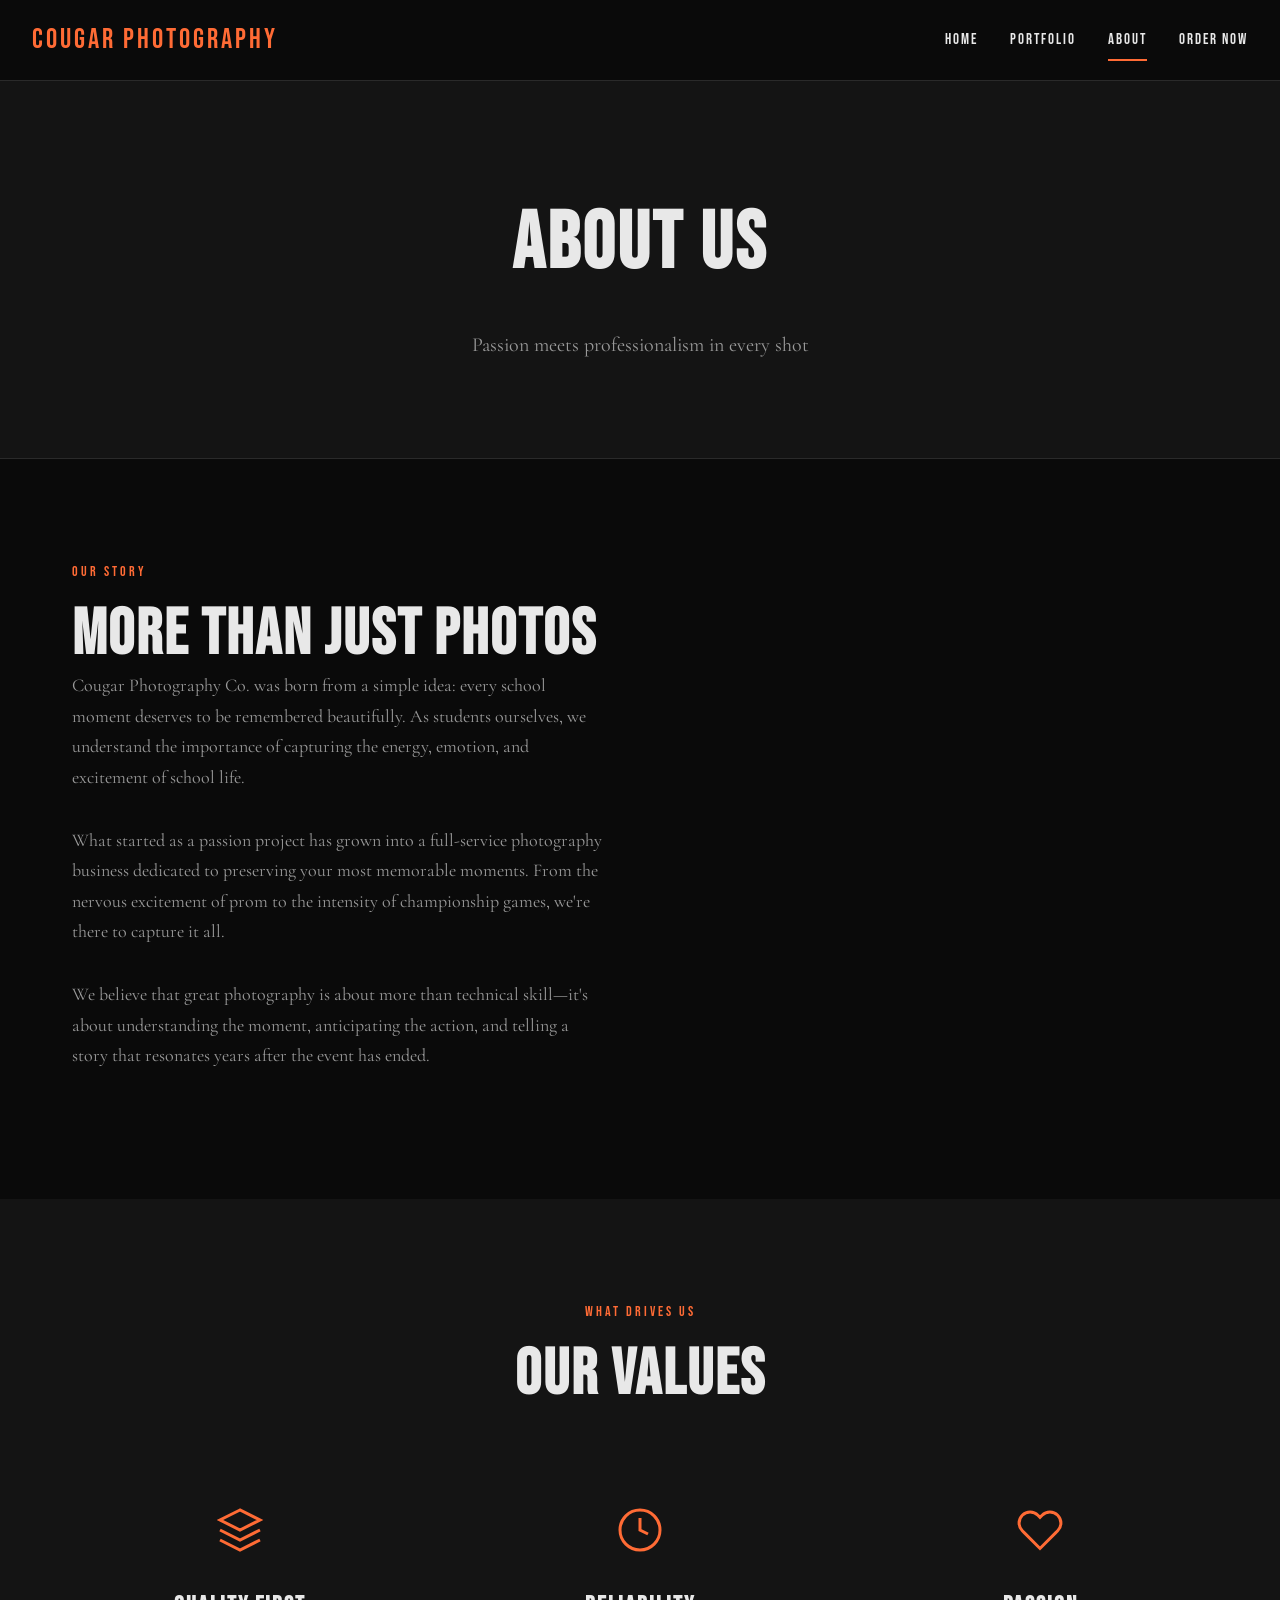
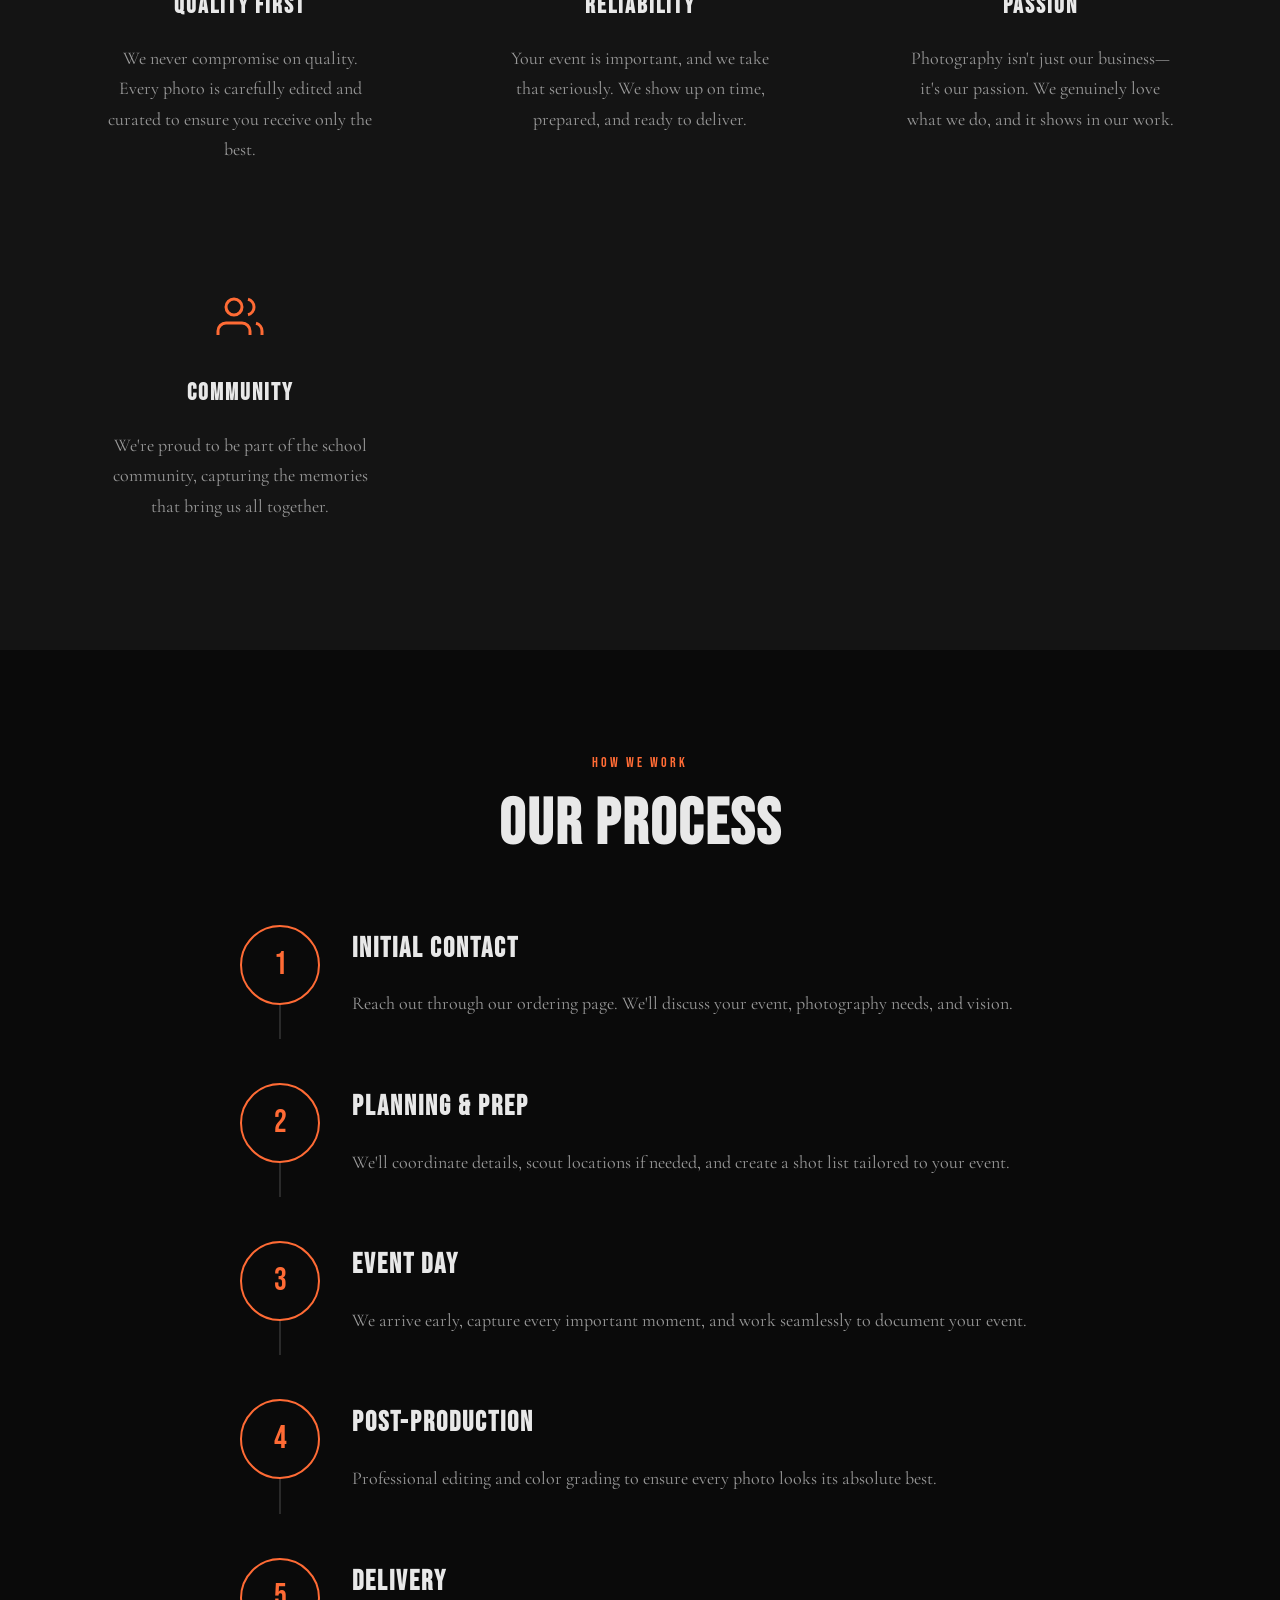
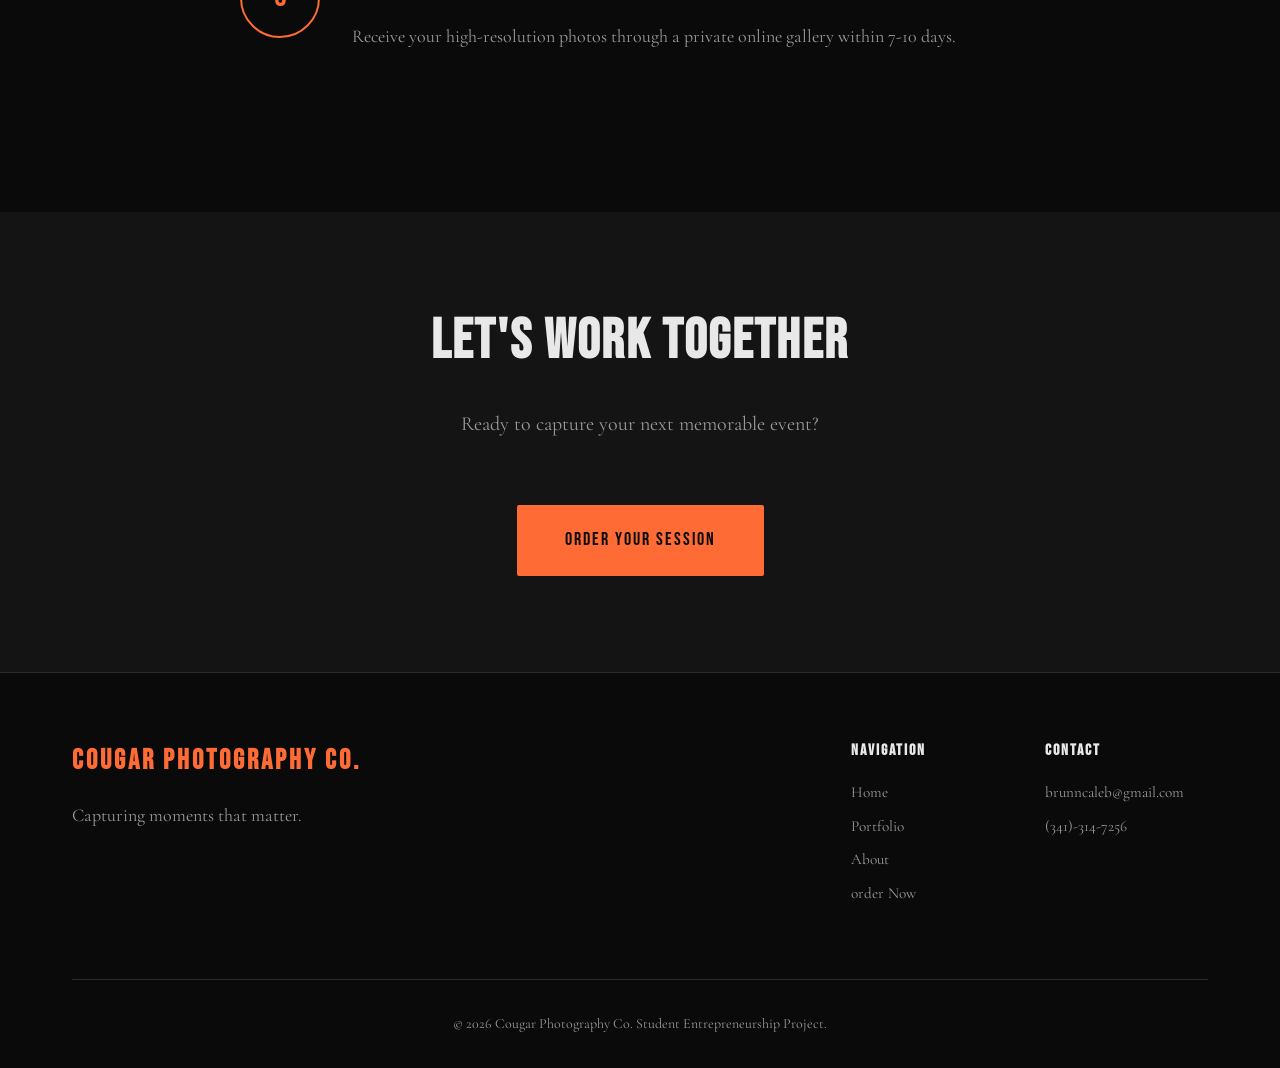
==== commit 3a607103: "Update branding from 'FRAMECAPTURE' to 'Cougar Photography'" ====
--- a/about.html
+++ b/about.html
@@ -13,7 +13,7 @@
     <!-- Navigation -->
     <nav class="navbar">
         <div class="nav-container">
-            <a href="index.html" class="logo">FRAMECAPTURE</a>
+            <a href="index.html" class="logo">Cougar Photography</a>
             <div class="nav-links">
                 <a href="index.html" class="nav-link">Home</a>
                 <a href="portfolio.html" class="nav-link">Portfolio</a>
@@ -43,14 +43,9 @@
                 <div class="story-text">
                     <span class="section-label">Our Story</span>
                     <h2 class="section-title">More Than Just Photos</h2>
-                    <p>FrameCapture was born from a simple idea: every school moment deserves to be remembered beautifully. As students ourselves, we understand the importance of capturing the energy, emotion, and excitement of school life.</p>
+                    <p>Cougar Photography Co. was born from a simple idea: every school moment deserves to be remembered beautifully. As students ourselves, we understand the importance of capturing the energy, emotion, and excitement of school life.</p>
                     <p>What started as a passion project has grown into a full-service photography business dedicated to preserving your most memorable moments. From the nervous excitement of prom to the intensity of championship games, we're there to capture it all.</p>
                     <p>We believe that great photography is about more than technical skill—it's about understanding the moment, anticipating the action, and telling a story that resonates years after the event has ended.</p>
-                </div>
-                <div class="story-image">
-                    <div class="placeholder-img" style="background: linear-gradient(135deg, #667eea 0%, #764ba2 100%); height: 400px;">
-                        <span>Our Team</span>
-                    </div>
                 </div>
             </div>
         </div>
@@ -206,4 +201,4 @@
 
     <script src="script.js"></script>
 </body>
-</html>+</html>
